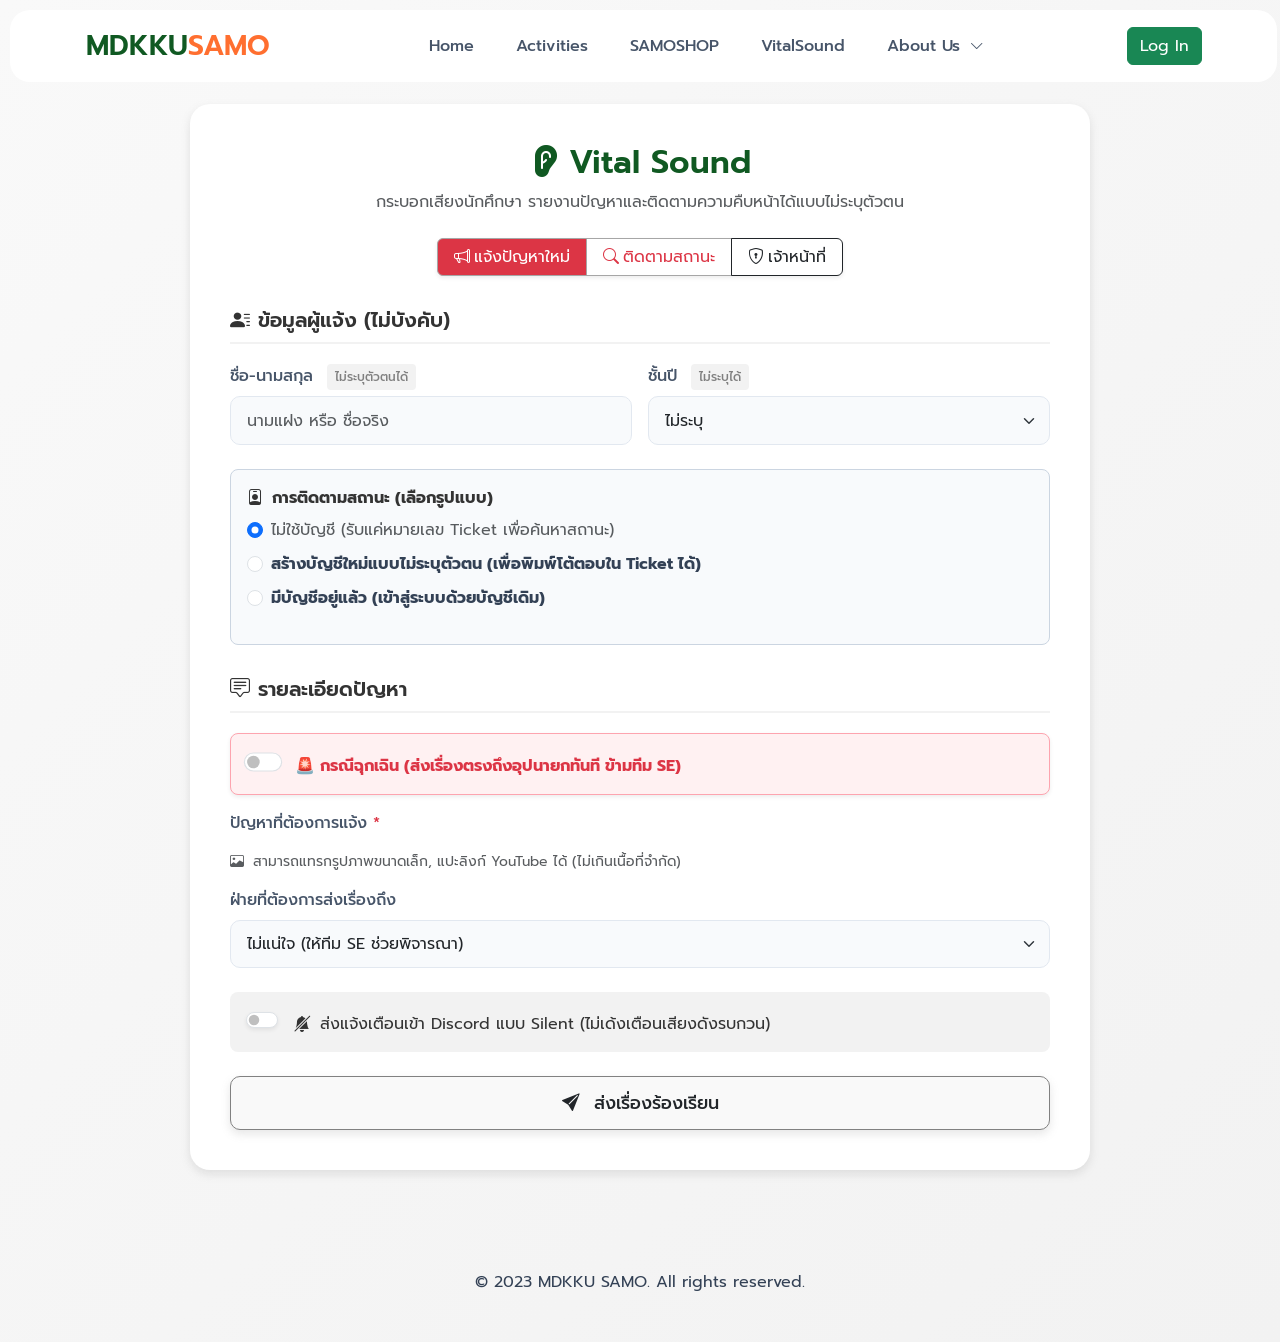
==== vitalsound.html @ 7496d8ae "Initial commit" ====
<!doctype html>
<html lang="th">
    
<head>
    <meta charset="UTF-8" />
    <meta name="viewport" content="width=device-width, initial-scale=1" />
    <title>MDKKU SAMO - Portal</title>

     <!-- Bootstrap & Fonts -->
    <link href="https://cdn.jsdelivr.net/npm/bootstrap@5.3.3/dist/css/bootstrap.min.css" rel="stylesheet" />
    <link href="https://fonts.googleapis.com/css2?family=Prompt:wght@300;400;500;600;700&display=swap" rel="stylesheet" />
    <link href="https://cdn.jsdelivr.net/npm/bootstrap-icons@1.10.5/font/bootstrap-icons.css" rel="stylesheet" />
    <link rel="stylesheet" href="css/style.css">

    <!-- Quill (For Rich Text Editors) -->
     <link href="https://cdn.quilljs.com/1.3.6/quill.snow.css" rel="stylesheet" />
     <script src="https://cdn.quilljs.com/1.3.6/quill.js"></script>

    <!-- Google Identity Services -->
     <script src="https://accounts.google.com/gsi/client" async defer></script>
</head>

<body>
    <nav class="navbar navbar-expand-lg samo-navbar">
        <div class="container">
        <!-- Logo -->
            <a class="navbar-brand brand-fixed" href="index.html">
                <span class="brand-mdkku h3 mb-0">MDKKU</span><span class="brand-samo h3 mb-0">SAMO</span>
            </a>
            <!-- Hamburger -->
            <button class="navbar-toggler" type="button" data-bs-toggle="offcanvas" data-bs-target="#mobileMenu">
            <span class="navbar-toggler-icon"></span>
            </button>
            <!-- Desktop Menu -->
            <div class="collapse navbar-collapse">
                <ul class="nav nav-pills nav-center">
                    <li class="nav-item">
                        <a class="nav-link" href="index.html">Home</a>
                    </li>
                    <li class="nav-item">
                        <a class="nav-link" href="#">Activities</a>
                    </li>
                    <li class="nav-item">
                        <a class="nav-link" href="#">SAMOSHOP</a>
                    </li>
                    <li class="nav-item">
                        <a class="nav-link" href="vitalsound.html">VitalSound</a>
                    </li>
                    <!-- Dropdown -->
                        <li class="nav-item dropdown" id="aboutDropdown">
                        <a class="nav-link" href="#" id="aboutLink">
                            About Us
                            <i class="bi bi-chevron-down ms-1 small"></i>
                        </a>
                        <ul class="dropdown-menu">
                            <li><a class="dropdown-item" href="team.html">Our Team</a></li>
                            <li><a class="dropdown-item" href="#">Our Vision</a></li>
                            <li><a class="dropdown-item" href="#">Our Mission</a></li>
                        </ul>
                    </li>
                </ul>
                <a class="btn btn-success" href="#">Log In</a>
            </div>
        </div>
    </nav>

    <!-- Mobile Sidebar -->
    <div class="offcanvas offcanvas-end" id="mobileMenu">
        <div class="offcanvas-header" style="padding-top: 30px; padding-left: 30px;">
            <h3 style="color: var(--color-green-900);">Menu</h3>
            <button class="btn-close" data-bs-dismiss="offcanvas"></button>
        </div>
        <div class="divider"></div>
        <div class="offcanvas-body">
            <ul class="nav flex-column">
                <li><a class="nav-link" href="index.html">Home</a></li>
                <li><a class="nav-link" href="#">Activities</a></li>
                <li><a class="nav-link" href="#">SAMOSHOP</a></li>
                <li><a class="nav-link" href="vitalsound.html">VitalSound</a></li>
                <li>
                    <a class="nav-link" href="about.html">About Us</a>
                    <a class="nav-link ms-3" href="team.html">Our Team</a>
                    <a class="nav-link ms-3" href="#">Our Vision</a>
                    <a class="nav-link ms-3" href="#">Our Mission</a>
                </li>
                <li class="mt-3">
                    <a class="btn btn-custom w-100" href="#">Sign In</a>
                </li>
            </ul>
        </div>
    </div>

    <!-- TAB 5: VITAL SOUND -->
    <div class="form-container" style="max-width: 900px">
      <div class="text-center mb-4">
        <h2 class="page-header text-green-custom">
          <i class="bi bi-ear-fill me-2 text-green-custom"></i>Vital Sound
        </h2>
        <p class="text-muted">
          กระบอกเสียงนักศึกษา
          รายงานปัญหาและติดตามความคืบหน้าได้แบบไม่ระบุตัวตน
        </p>
      </div>

      <!-- Toggle โหมด VS -->
      <div class="d-flex justify-content-center mb-4">
        <div class="btn-group shadow-sm flex-wrap" role="group">
          <input type="radio" class="btn-check" name="vsMode" id="vsModeReport" autocomplete="off" checked
            onchange="toggleVitalSoundMode()" />
          <label class="btn btn-outline-danger px-3" for="vsModeReport" style="border-color: var(--color-gray-500)"><i
              class="bi bi-megaphone me-1"></i>แจ้งปัญหาใหม่</label>
          <input type="radio" class="btn-check" name="vsMode" id="vsModeTrack" autocomplete="off"
            onchange="toggleVitalSoundMode()" />
          <label class="btn btn-outline-danger px-3" for="vsModeTrack" style="border-color: var(--color-gray-500)"><i
              class="bi bi-search me-1"></i>ติดตามสถานะ</label>
          <input type="radio" class="btn-check" name="vsMode" id="vsModeStaff" autocomplete="off"
            onchange="toggleVitalSoundMode()" />
          <label class="btn btn-outline-dark px-3" for="vsModeStaff"><i
              class="bi bi-shield-lock me-1"></i>เจ้าหน้าที่</label>
        </div>
      </div>

      <!-- SECTION 1: REPORT PROBLEM FORM -->
      <div id="vsReportSection">
        <div id="reportAlertBox" class="alert alert-danger d-none shadow-sm fw-bold"></div>
        <form id="vitalSoundForm">
          <h4 class="section-title text-gray-custom"><i class="bi bi-person-lines-fill me-2"></i>ข้อมูลผู้แจ้ง (ไม่บังคับ)</h4>
          <div class="row g-3 mb-4">
            <div class="col-md-6">
              <label class="form-label">ชื่อ-นามสกุล <span class="badge-info-custom">ไม่ระบุตัวตนได้</span></label>
              <input type="text" name="vsName" class="form-control" placeholder="นามแฝง หรือ ชื่อจริง" />
            </div>
            <div class="col-md-6">
              <label class="form-label">ชั้นปี <span class="badge-info-custom">ไม่ระบุได้</span></label>
              <select name="vsYear" class="form-select">
                <option value="" selected>ไม่ระบุ</option>
                <option value="1">ปี 1</option>
                <option value="2">ปี 2</option>
                <option value="3">ปี 3</option>
                <option value="4">ปี 4</option>
                <option value="5">ปี 5</option>
                <option value="6">ปี 6</option>
              </select>
            </div>
          </div>

          <!-- การยืนยันตัวตนสำหรับ Vital Sound -->
          <div class="p-3 mb-4 rounded-3" style="background-color: #f8fafc; border: 1px solid #cbd5e1">
            <label class="form-label fw-bold text-gray-custom mb-2"><i class="bi bi-person-badge me-1"></i>
              การติดตามสถานะ (เลือกรูปแบบ)</label>
            <div class="d-flex flex-column gap-2 mb-3">
              <div class="form-check">
                <input class="form-check-input" type="radio" name="vsAccountMode" id="vsAccGuest" value="guest"
                  checked onchange="toggleVsAccountFields()" style="cursor: pointer" />
                <label class="form-check-label text-muted" for="vsAccGuest" style="cursor: pointer">ไม่ใช้บัญชี
                  (รับแค่หมายเลข Ticket เพื่อค้นหาสถานะ)</label>
              </div>
              <div class="form-check">
                <input class="form-check-input" type="radio" name="vsAccountMode" id="vsAccCreate" value="create"
                  onchange="toggleVsAccountFields()" style="cursor: pointer" />
                <label class="form-check-label fw-bold" for="vsAccCreate"
                  style="cursor: pointer">สร้างบัญชีใหม่แบบไม่ระบุตัวตน (เพื่อพิมพ์โต้ตอบใน Ticket ได้)</label>
              </div>
              <div class="form-check">
                <input class="form-check-input" type="radio" name="vsAccountMode" id="vsAccLogin" value="login"
                  onchange="toggleVsAccountFields()" style="cursor: pointer" />
                <label class="form-check-label fw-bold" for="vsAccLogin" style="cursor: pointer">มีบัญชีอยู่แล้ว
                  (เข้าสู่ระบบด้วยบัญชีเดิม)</label>
              </div>
            </div>

            <div id="vsAccountFields" class="row g-3 d-none p-3 rounded"
              style="background-color: #ffffff; border: 1px dashed var(--color-gray-300)">
              <div class="col-md-5">
                <label class="form-label text-gray-custom fw-bold">Username (นามแฝง) <span
                    class="text-danger">*</span></label>
                <input type="text" id="vsUsername" name="vsUsername" class="form-control"
                  placeholder="ชื่อผู้ใช้งาน" />
              </div>
              <div class="col-md-4">
                <label class="form-label text-gray-custom fw-bold">Password <span
                    class="text-danger">*</span></label>
                <input type="password" id="vsPassword" name="vsPassword" class="form-control"
                  placeholder="รหัสผ่าน" />
              </div>
              <div class="col-md-3 d-flex align-items-end">
                <button type="button" id="btnVerifyAccount" class="btn btn-outline-danger w-100"
                  onclick="verifyAccount()">ตรวจสอบบัญชี</button>
              </div>
              <div class="col-12 text-success d-none fw-bold small mt-2" id="verifySuccessText">
                <i class="bi bi-check-circle-fill"></i> บัญชีพร้อมใช้งาน! สามารถกรอกปัญหาและส่งเรื่องได้เลย
              </div>
              <div class="col-12 text-danger d-none fw-bold small mt-2" id="verifyFailText"></div>
            </div>
          </div>

          <h4 class="section-title text-gray-custom"><i class="bi bi-chat-square-text me-2"></i>รายละเอียดปัญหา</h4>
          <div class="form-check form-switch mb-3 p-3 rounded-3 shadow-sm"
            style="background-color: #fff1f2; border: 1.5px solid #fda4af">
            <input class="form-check-input ms-0 me-3" type="checkbox" id="vsEmergency" name="vsEmergency"
              value="true" onchange="toggleEmergency()" style="cursor: pointer; transform: scale(1.2)" />
            <label class="form-check-label fw-bold text-danger mt-1" for="vsEmergency" style="cursor: pointer">🚨
              กรณีฉุกเฉิน (ส่งเรื่องตรงถึงอุปนายกทันที ข้ามทีม SE)</label>
          </div>

          <div class="mb-3">
            <label class="form-label">ปัญหาที่ต้องการแจ้ง <span class="text-danger">*</span></label>
            <div class="caption-editor-shell shadow-sm">
              <div id="vsQuillEditor"></div>
            </div>
            <small class="text-muted mt-2 d-block"><i class="bi bi-image me-1"></i> สามารถแทรกรูปภาพขนาดเล็ก,
              แปะลิงก์ YouTube ได้ (ไม่เกินเนื้อที่จำกัด)</small>
          </div>

          <div class="mb-4">
            <label class="form-label">ฝ่ายที่ต้องการส่งเรื่องถึง <span class="text-danger" id="reqDeptStar"
                style="display: none">* (จำเป็นต้องระบุ)</span></label>
            <select name="vsDepartment" id="vsDepartment" class="form-select">
              <option value="SE" selected>ไม่แน่ใจ (ให้ทีม SE ช่วยพิจารณา)</option>
              <option value="อุปนายกฝ่ายบริหารองค์กร">อุปนายกฝ่ายบริหารองค์กร</option>
              <option value="อุปนายกฝ่ายดิจิทัลและสื่อสารองค์กร">อุปนายกฝ่ายดิจิทัลและสื่อสารองค์กร</option>
              <option value="อุปนายกฝ่ายกิจการภายใน">อุปนายกฝ่ายกิจการภายใน</option>
              <option value="อุปนายกฝ่ายกิจการภายนอก">อุปนายกฝ่ายกิจการภายนอก</option>
              <option value="อุปนายกฝ่ายกิจการมหาวิทยาลัย">อุปนายกฝ่ายกิจการมหาวิทยาลัย</option>
              <option value="อุปนายกฝ่ายวิชาการ">อุปนายกฝ่ายวิชาการ</option>
              <option value="อุปนายกฝ่ายยุทธศาสตร์และพัฒนาองค์กร">อุปนายกฝ่ายยุทธศาสตร์และพัฒนาองค์กร</option>
              <option value="อุปนายกฝ่ายคุณภาพชีวิตและสิ่งแวดล้อม">อุปนายกฝ่ายคุณภาพชีวิตและสิ่งแวดล้อม</option>
              <option value="อุปนายกฝ่ายเวชนิทัศน์">อุปนายกฝ่ายเวชนิทัศน์</option>
              <option value="อุปนายกฝ่ายรังสีเทคนิค">อุปนายกฝ่ายรังสีเทคนิค</option>
            </select>
          </div>

          <div class="form-check form-switch mb-4 p-3 rounded-3" style="background-color: var(--color-gray-100)">
            <input class="form-check-input ms-0 me-3 shadow-sm" type="checkbox" id="vsSilentNotify"
              name="vsSilentNotify" value="true" style="cursor: pointer" />
            <label class="form-check-label text-secondary mt-1" for="vsSilentNotify"
              style="cursor: pointer; color: var(--color-gray-900) !important">
              <i class="bi bi-bell-slash-fill me-1"></i> ส่งแจ้งเตือนเข้า Discord แบบ Silent
              (ไม่เด้งเตือนเสียงดังรบกวน)
            </label>
          </div>

          <button type="submit" class="btn btn-submit w-100"><i class="bi bi-send-fill me-2"></i>
            ส่งเรื่องร้องเรียน</button>
        </form>
      </div>

      <!-- SECTION 2: TRACK PROGRESS DASHBOARD -->
      <div id="vsTrackSection" class="d-none">
        <div id="vsLoginBox" class="card p-4 mx-auto mb-4"
          style="max-width: 500px; border-color: var(--color-gray-200); background-color: var(--color-gray-50);">
          <ul class="nav nav-tabs nav-fill mb-3" id="trackTab" role="tablist">
            <li class="nav-item" role="presentation"><button class="nav-link active" id="tab-guest-track"
                data-bs-toggle="tab" data-bs-target="#content-guest-track" type="button" role="tab"
                style="color: var(--color-gray-700); font-weight: bold">ค้นหาด้วย Ticket ID</button></li>
            <li class="nav-item" role="presentation"><button class="nav-link" id="tab-user-login"
                data-bs-toggle="tab" data-bs-target="#content-user-login" type="button" role="tab"
                style="color: var(--color-gray-700); font-weight: bold">เข้าสู่ระบบด้วยบัญชี</button></li>
          </ul>

          <div id="trackAlert" class="alert alert-danger d-none small py-2"></div>
          <div class="tab-content" id="trackTabContent">
            <div class="tab-pane fade show active" id="content-guest-track" role="tabpanel">
              <div class="mb-3">
                <label class="form-label">หมายเลข Ticket</label>
                <input type="text" id="trackTicketId" class="form-control" placeholder="VS-XXXXXXXX-XXXX" />
              </div>
              <button type="button" id="btnTrackGuest" class="btn btn-submit w-100"
                onclick="trackWithTicketId()">ค้นหาสถานะ</button>
            </div>
            <div class="tab-pane fade" id="content-user-login" role="tabpanel">
              <div class="mb-3">
                <label class="form-label">Username</label>
                <input type="text" id="trackUsername" class="form-control" placeholder="Username นิรนามของคุณ" />
              </div>
              <div class="mb-3">
                <label class="form-label">Password</label>
                <input type="password" id="trackPassword" class="form-control" placeholder="รหัสผ่าน" />
              </div>
              <button type="button" id="btnTrackLogin" class="btn btn-submit w-100"
                onclick="loginToViewHistory()">เข้าสู่ระบบ</button>
            </div>
          </div>
        </div>

        <div id="vsUserHistoryBox" class="d-none">
          <div class="d-flex justify-content-between align-items-center mb-3">
            <h5 class="fw-bold mb-0 text-grey-custom"><i
                class="bi bi-card-checklist me-2"></i>ประวัติการแจ้งปัญหาของคุณ</h5>
            <div>
              <button class="btn btn-outline-primary btn-sm me-2" onclick="loginToViewHistory()"><i
                  class="bi bi-arrow-clockwise"></i> รีเฟรช</button>
              <button class="btn btn-outline-secondary btn-sm" onclick="logoutTrack()">ออกจากระบบ</button>
            </div>
          </div>
          <div class="row g-3" id="userHistoryList"></div>
        </div>

        <div id="vsDashboardBox" class="d-none">
          <div class="d-flex justify-content-between align-items-center mb-3 flex-wrap gap-2">
            <h5 class="fw-bold mb-0" id="dashTicketId">Ticket #</h5>
            <span id="dashStatusBadge"
              class="badge bg-warning text-dark fs-6 rounded-pill px-3 py-2 shadow-sm">Status</span>
          </div>
          <div class="card mb-4 border-0 shadow-sm">
            <div class="card-body bg-light rounded" style="max-height: 400px; overflow-y: auto">
              <p class="mb-1 text-muted small"><strong id="dashTicketDate">วันที่แจ้ง:</strong></p>
              <div id="dashTicketProblem" style="font-family: 'Prompt', sans-serif">รายละเอียดปัญหา</div>
            </div>
          </div>
          <h5 class="section-title mt-0"><i class="bi bi-clock-history me-2"></i>Timeline & Remarks</h5>
          <div id="dashTimeline" class="border-start border-2 ms-3 ps-4 position-relative"
            style="border-color: var(--color-gray-200) !important"></div>

          <div id="userRemarkBox" class="mt-4 p-3 rounded d-none" style="background-color: var(--color-gray-50)">
            <label class="form-label fw-bold text-gray-custom">เพิ่มข้อความ (Remark) ถึงทีมงาน</label>
            <textarea id="userRemarkInput" class="form-control mb-2" rows="2"
              placeholder="สอบถามความคืบหน้าเพิ่มเติม..."></textarea>
            <button class="btn btn-sm btn-outline-danger" onclick="submitUserRemark()">ส่งข้อความ</button>
          </div>
          <button class="btn btn-outline-secondary w-100 mt-4" id="btnBackToHistory"
            onclick="logoutTrack()">กลับหน้าแรก</button>
        </div>
      </div>

      <!-- SECTION 3: STAFF DASHBOARD (SE & VP) -->
      <div id="vsStaffSection" class="d-none">
        <div id="staffLoginBox" class="card p-4 mx-auto mb-4"
          style="max-width: 500px; background-color: #f8fafc; border-color: #cbd5e1">
          <h5 class="fw-bold text-center mb-3">เข้าสู่ระบบสำหรับเจ้าหน้าที่ (Vital Sound)</h5>
          <div class="mb-3">
            <label class="form-label">Username</label>
            <input type="text" id="staffUsername" class="form-control" placeholder="Username (samomdkku69)" />
          </div>
          <div class="mb-3">
            <label class="form-label">Password</label>
            <input type="password" id="staffPassword" class="form-control" placeholder="รหัสผ่าน" />
          </div>
          <!-- เพิ่ม Checkbox จดจำฉัน -->
          <div class="form-check mb-3">
            <input class="form-check-input" type="checkbox" id="staffRemember" checked>
            <label class="form-check-label small text-muted" for="staffRemember">จดจำฉัน (Remember Me)</label>
          </div>
          <div class="mb-3">
            <label class="form-label">เลือกบทบาท (Role)</label>
            <select id="staffRole" class="form-select">
              <option value="SE">Student Engagement (SE)</option>
              <option value="อุปนายกฝ่ายบริหารองค์กร">อุปนายกฝ่ายบริหารองค์กร</option>
              <option value="อุปนายกฝ่ายดิจิทัลและสื่อสารองค์กร">อุปนายกฝ่ายดิจิทัลและสื่อสารองค์กร</option>
              <option value="อุปนายกฝ่ายกิจการภายใน">อุปนายกฝ่ายกิจการภายใน</option>
              <option value="อุปนายกฝ่ายกิจการภายนอก">อุปนายกฝ่ายกิจการภายนอก</option>
              <option value="อุปนายกฝ่ายกิจการมหาวิทยาลัย">อุปนายกฝ่ายกิจการมหาวิทยาลัย</option>
              <option value="อุปนายกฝ่ายวิชาการ">อุปนายกฝ่ายวิชาการ</option>
              <option value="อุปนายกฝ่ายยุทธศาสตร์และพัฒนาองค์กร">อุปนายกฝ่ายยุทธศาสตร์และพัฒนาองค์กร</option>
              <option value="อุปนายกฝ่ายคุณภาพชีวิตและสิ่งแวดล้อม">อุปนายกฝ่ายคุณภาพชีวิตและสิ่งแวดล้อม</option>
              <option value="อุปนายกฝ่ายเวชนิทัศน์">อุปนายกฝ่ายเวชนิทัศน์</option>
              <option value="อุปนายกฝ่ายรังสีเทคนิค">อุปนายกฝ่ายรังสีเทคนิค</option>
            </select>
          </div>
          <div id="staffLoginAlert" class="alert alert-danger d-none mb-3 text-center small"></div>
          <button type="button" id="btnStaffLogin" class="btn btn-dark w-100"
            onclick="loginStaff()">เข้าสู่ระบบ</button>
        </div>

        <div id="staffDashboardBox" class="d-none">
          <div class="d-flex justify-content-between align-items-center mb-3">
            <div>
              <h4 class="mb-0 fw-bold text-grey-custom" id="staffTitle">Dashboard</h4>
              <small class="text-muted">คลิกที่การ์ดเพื่อจัดการสถานะปัญหา</small>
            </div>
            <div>
              <button class="btn btn-outline-primary btn-sm me-2" onclick="fetchStaffTickets()"><i
                  class="bi bi-arrow-clockwise"></i> รีเฟรช</button>
              <button class="btn btn-outline-secondary btn-sm" onclick="logoutStaff()">ออกจากระบบ</button>
            </div>
          </div>
          <div class="text-center my-3 d-none" id="staffLoading">
            <div class="spinner-border text-grey-custom" role="status"></div>
          </div>
          <div id="staffTicketList" class="row g-3"></div>
        </div>
      </div>    
    </div>
  </div>
  
  <div style="height: 100px;"></div>

  <div class="container">
    <p class="text-center">© 2023 MDKKU SAMO. All rights reserved.</p>
  </div>
    
  <script src="https://cdn.jsdelivr.net/npm/bootstrap@5.3.3/dist/js/bootstrap.bundle.min.js"></script>
  <script src="js/main.js"></script>
    
</body>

</html>


  <!-- QUILL.JS CONFIGURATION SETUP -->
  <script>
    const Size = Quill.import("attributors/style/size");
    Size.whitelist = ["10px", "12px", "13px", "14px", "15px", "16px", "18px", "20px", "24px", "32px"];
    Quill.register(Size, true);

    const customToolbar = [
      [{ size: ["10px", "12px", "13px", "14px", "15px", "16px", "18px", "20px", "24px", "32px"] }],
      [{ align: [] }],
      ["bold", "italic", "underline", "strike"],
      [{ color: [] }, { background: [] }],
      [{ list: "ordered" }, { list: "bullet" }],
      ["link", "image", "video"],
      ["clean"],
    ];
  </script>

  <!-- MAIN SCRIPT CONFIG -->
  <script>
    // ⚠️ ใส่ URL GOOGLE APPS SCRIPT ของระบบ ⚠️
    const GAS_API_URL = "https://script.google.com/macros/s/AKfycbw1iHE4ALCO6J7jPTFyiJx5B_9n7Dh7j67ksuWOQW40qkSikBGtVJR3aDPKWYOkm1BX/exec";
    const GAS_VITAL_SOUND_URL = "https://script.google.com/macros/s/AKfycbzOd7Yp1AHkCL8gApEoZcfVQzP1m6mpQyCLlvNIYaJGTFnH7HqnuIdJTT9JBWw9c0uR/exec";

    // -----------------------------------------------------
    // UTILITY FUNCTIONS
    // -----------------------------------------------------
    function formatThaiDate(dateVal) {
      if (!dateVal) return "-";
      if (typeof dateVal === "string" && dateVal.includes("/")) return dateVal;
      try {
        const d = new Date(dateVal);
        if (isNaN(d.getTime())) return String(dateVal);
        const pad = (n) => n.toString().padStart(2, "0");
        return `${pad(d.getDate())}/${pad(d.getMonth() + 1)}/${d.getFullYear()} ${pad(d.getHours())}:${pad(d.getMinutes())}:${pad(d.getSeconds())}`;
      } catch (e) {
        return String(dateVal);
      }
    }
        function renderTimeline(containerId, remarks, ticketDate) {
      const container = document.getElementById(containerId);
      container.innerHTML = "";

      container.insertAdjacentHTML("beforeend", `
          <div class="mb-4 position-relative">
            <span class="position-absolute top-0 start-0 translate-middle p-2 bg-grey-custom border border-light rounded-circle" style="left:-1.5rem!important; background-color:var(--grey-500)!important;"></span>
            <div class="text-muted small">${ticketDate}</div>
            <div class="fw-bold">ระบบ</div>
            <div class="tl-log rounded p-2 mt-1 small">📨 สร้าง Ticket เรียบร้อย — รอผู้ดูแลรับเรื่อง</div>
          </div>
        `);

      if (!remarks || remarks.length === 0) return;

      remarks.forEach((rem) => {
        const isUser = rem.by === "ผู้แจ้งปัญหา" || rem.by === "User" || rem.by === "ผู้ส่งงาน";
        const isLog = rem.type === "log";

        let dotColor = isLog ? "#94a3b8" : isUser ? "#22c55e" : "#3b82f6";
        let boxClass = isLog ? "tl-log" : isUser ? "tl-remark-user" : "tl-remark-staff";
        let icon = isLog ? "🔧" : isUser ? "💬" : "📝";
        let label = isLog ? `<span class="badge bg-secondary fw-normal">${rem.by}</span>` : `<span class="fw-bold">${rem.by}</span>`;

        container.insertAdjacentHTML("beforeend", `
            <div class="mb-4 position-relative">
              <span class="position-absolute top-0 start-0 translate-middle p-2 border border-light rounded-circle" style="left:-1.5rem!important; background-color:${dotColor}!important;"></span>
              <div class="text-muted small">${rem.time}</div>
              <div>${label}</div>
              <div class="${boxClass} rounded p-2 mt-1 small">${icon} ${rem.text}</div>
            </div>
          `);
      });
    }
  
  // -----------------------------------------------------
    // VITAL SOUND (VS) LOGIC
    // -----------------------------------------------------
    let staffTicketsCache = [];
    let currentActiveTicketId = null;
    let currentStaffRole = null;
    let canUserReply = false;
    let isAccountVerified = false;
    let loggedInUserTickets = [];

    const vsQuill = new Quill("#vsQuillEditor", {
      theme: "snow",
      placeholder: "อธิบายปัญหา หรือข้อเสนอแนะที่นี่... (รองรับการแนบภาพ/ลิงก์)",
      modules: { toolbar: customToolbar },
    });

    function toggleVitalSoundMode() {
      const isReport = document.getElementById("vsModeReport").checked;
      const isTrack = document.getElementById("vsModeTrack").checked;
      const isStaff = document.getElementById("vsModeStaff").checked;
      document.getElementById("vsReportSection").classList.toggle("d-none", !isReport);
      document.getElementById("vsTrackSection").classList.toggle("d-none", !isTrack);
      document.getElementById("vsStaffSection").classList.toggle("d-none", !isStaff);
    }

    function toggleVsAccountFields() {
      isAccountVerified = false;
      document.getElementById("vsUsername").disabled = false;
      document.getElementById("vsPassword").disabled = false;
      document.getElementById("verifySuccessText").classList.add("d-none");
      document.getElementById("verifyFailText").classList.add("d-none");

      const accMode = document.querySelector('input[name="vsAccountMode"]:checked').value;
      const fieldsBox = document.getElementById("vsAccountFields");
      const btnVerify = document.getElementById("btnVerifyAccount");

      if (accMode === "create" || accMode === "login") {
        fieldsBox.classList.remove("d-none");
        btnVerify.disabled = false;
        btnVerify.className = "btn btn-outline-danger w-100";
        btnVerify.innerHTML = accMode === "create" ? "สร้างบัญชี" : "ตรวจสอบบัญชี";
      } else {
        fieldsBox.classList.add("d-none");
        isAccountVerified = true;
      }
    }

    async function verifyAccount() {
      const accMode = document.querySelector('input[name="vsAccountMode"]:checked').value;
      const user = document.getElementById("vsUsername").value.trim();
      const pass = document.getElementById("vsPassword").value.trim();
      const btn = document.getElementById("btnVerifyAccount");
      const failText = document.getElementById("verifyFailText");
      const successText = document.getElementById("verifySuccessText");

      failText.classList.add("d-none");
      successText.classList.add("d-none");

      if (!user || !pass) { failText.innerText = "กรุณากรอก Username และ Password ให้ครบถ้วน"; failText.classList.remove("d-none"); return; }
      btn.disabled = true; btn.innerHTML = '<span class="spinner-border spinner-border-sm"></span>';

      try {
        const res = await fetch(GAS_VITAL_SOUND_URL, { method: "POST", headers: { "Content-Type": "text/plain;charset=utf-8" }, body: JSON.stringify({ action: "verifyAccount", mode: accMode, username: user, password: pass }) });
        const result = await res.json();
        if (result.success) {
          isAccountVerified = true;
          document.getElementById("vsUsername").disabled = true;
          document.getElementById("vsPassword").disabled = true;
          btn.innerHTML = '<i class="bi bi-check-lg"></i> ตรวจสอบผ่าน';
          btn.classList.replace("btn-outline-danger", "btn-success");
          successText.classList.remove("d-none");
        } else {
          failText.innerHTML = `<i class="bi bi-x-circle-fill"></i> ${result.message}`;
          failText.classList.remove("d-none");
          btn.disabled = false;
          btn.innerText = accMode === "create" ? "สร้างบัญชี" : "ตรวจสอบบัญชี";
        }
      } catch (e) {
        failText.innerText = "การเชื่อมต่อล้มเหลว กรุณาลองใหม่";
        failText.classList.remove("d-none");
        btn.disabled = false;
        btn.innerText = accMode === "create" ? "สร้างบัญชี" : "ตรวจสอบบัญชี";
      }
    }

    function toggleEmergency() {
      const isEmergency = document.getElementById("vsEmergency").checked;
      const deptSelect = document.getElementById("vsDepartment");
      const seOption = deptSelect.querySelector('option[value="SE"]');
      if (isEmergency) {
        seOption.disabled = true;
        if (deptSelect.value === "SE") deptSelect.value = "อุปนายกฝ่ายบริหารองค์กร";
        document.getElementById("reqDeptStar").style.display = "inline";
      } else {
        seOption.disabled = false;
        document.getElementById("reqDeptStar").style.display = "none";
      }
    }

    document.getElementById("vitalSoundForm").addEventListener("submit", async function (e) {
      e.preventDefault();
      const btn = this.querySelector('button[type="submit"]');
      const ogText = btn.innerHTML;
      const alertBox = document.getElementById("reportAlertBox");
      alertBox.classList.add("d-none");

      const accMode = document.querySelector('input[name="vsAccountMode"]:checked').value;
      if ((accMode === "create" || accMode === "login") && !isAccountVerified) {
        alertBox.innerHTML = '<i class="bi bi-exclamation-circle-fill me-1"></i> กรุณากดปุ่มเพื่อยืนยันบัญชีให้เรียบร้อยก่อนกดยืนยันส่งปัญหา';
        alertBox.classList.remove("d-none"); window.scrollTo({ top: 0, behavior: "smooth" }); return;
      }

      const contentHtml = vsQuill.root.innerHTML;
      const contentText = vsQuill.getText().trim();
      if (contentText.length === 0) {
        alertBox.innerHTML = '<i class="bi bi-exclamation-circle-fill me-1"></i> กรุณาระบุรายละเอียดปัญหาในกล่องข้อความ';
        alertBox.classList.remove("d-none"); window.scrollTo({ top: 0, behavior: "smooth" }); return;
      }

      btn.innerHTML = '<span class="spinner-border spinner-border-sm me-2"></span>กำลังส่งข้อมูล...';
      btn.disabled = true;

      const formData = new FormData(this);
      const payload = {
        action: "submitVitalSound", vsName: formData.get("vsName"), vsYear: formData.get("vsYear"),
        vsAccountMode: accMode, vsUsername: document.getElementById("vsUsername").value.trim(), vsPassword: document.getElementById("vsPassword").value.trim(),
        vsProblem: contentHtml, vsDepartment: formData.get("vsDepartment"), vsEmergency: formData.get("vsEmergency") === "true",
        vsSilentNotify: formData.get("vsSilentNotify") === "true",
      };
      try {
        const res = await fetch(GAS_VITAL_SOUND_URL, { method: "POST", headers: { "Content-Type": "text/plain;charset=utf-8" }, body: JSON.stringify(payload) });
        const result = await res.json();
        if (result.success) {
          if (accMode === "guest") { alert(`✅ ส่งข้อมูลสำเร็จ!\n\nโปรดบันทึกหมายเลขนี้ไว้ติดตามสถานะ:\n${result.ticketId}\n\n* หากลืมจะไม่สามารถกลับมาดูสถานะได้`); }
          else { alert(`✅ สำเร็จ! ${result.message}`); }
          this.reset(); vsQuill.setText("");
          document.getElementById("vsAccGuest").checked = true;
          toggleVsAccountFields(); toggleEmergency();
        } else { alertBox.innerHTML = `<i class="bi bi-x-circle-fill me-1"></i> ${result.message}`; alertBox.classList.remove("d-none"); }
      } catch (error) { alertBox.innerHTML = `<i class="bi bi-wifi-off me-1"></i> ไม่สามารถเชื่อมต่อเซิร์ฟเวอร์ได้`; alertBox.classList.remove("d-none"); }
      finally { btn.innerHTML = ogText; btn.disabled = false; window.scrollTo({ top: 0, behavior: "smooth" }); }
    });

    async function trackWithTicketId() {
      const tId = document.getElementById("trackTicketId").value.trim();
      const alertBox = document.getElementById("trackAlert");
      const btn = document.getElementById("btnTrackGuest");
      if (!tId) { alertBox.classList.remove("d-none"); alertBox.innerText = "กรุณากรอก Ticket ID"; return; }

      btn.disabled = true; btn.innerHTML = '<span class="spinner-border spinner-border-sm me-2"></span>กำลังค้นหา...'; alertBox.classList.add("d-none");
      try {
        const res = await fetch(GAS_VITAL_SOUND_URL, { method: "POST", headers: { "Content-Type": "text/plain;charset=utf-8" }, body: JSON.stringify({ action: "trackVitalSound", ticketId: tId }) });
        const result = await res.json();
        if (result.success) {
          currentActiveTicketId = result.ticket.id;
          canUserReply = false;
          renderUserDashboard(result.ticket);
          document.getElementById("vsLoginBox").classList.add("d-none");
          document.getElementById("vsDashboardBox").classList.remove("d-none");
          const btnBack = document.getElementById("btnBackToHistory");
          btnBack.innerText = "กลับหน้าค้นหา"; btnBack.onclick = logoutTrack;
        } else { alertBox.classList.remove("d-none"); alertBox.innerText = result.message; }
      } catch (e) { alertBox.classList.remove("d-none"); alertBox.innerText = "เกิดข้อผิดพลาดในการเชื่อมต่อเครือข่าย"; }
      finally { btn.disabled = false; btn.innerHTML = "ค้นหาสถานะ"; }
    }

    async function loginToViewHistory() {
      const user = document.getElementById("trackUsername").value.trim();
      const pass = document.getElementById("trackPassword").value.trim();
      const alertBox = document.getElementById("trackAlert");
      const btn = document.getElementById("btnTrackLogin");
      if (!user || !pass) { alertBox.classList.remove("d-none"); alertBox.innerText = "กรุณากรอก Username และ Password"; return; }

      btn.disabled = true; btn.innerHTML = '<span class="spinner-border spinner-border-sm me-2"></span>กำลังเข้าสู่ระบบ...'; alertBox.classList.add("d-none");
      try {
        const res = await fetch(GAS_VITAL_SOUND_URL, { method: "POST", headers: { "Content-Type": "text/plain;charset=utf-8" }, body: JSON.stringify({ action: "getUserHistory", username: user, password: pass }) });
        const result = await res.json();
        if (result.success) {
          loggedInUserTickets = result.tickets;
          renderUserHistoryList();
          document.getElementById("vsLoginBox").classList.add("d-none");
          document.getElementById("vsDashboardBox").classList.add("d-none");
          document.getElementById("vsUserHistoryBox").classList.remove("d-none");
        } else { alertBox.classList.remove("d-none"); alertBox.innerText = result.message; }
      } catch (e) { alertBox.classList.remove("d-none"); alertBox.innerText = "เกิดข้อผิดพลาดในการเชื่อมต่อเครือข่าย"; }
      finally { btn.disabled = false; btn.innerHTML = "เข้าสู่ระบบ"; }
    }

    function renderUserHistoryList() {
      const listContainer = document.getElementById("userHistoryList");
      listContainer.innerHTML = "";
      if (loggedInUserTickets.length === 0) { listContainer.innerHTML = '<div class="col-12 text-center text-muted mt-4">คุณยังไม่มีประวัติการแจ้งปัญหาในระบบ</div>'; return; }

      loggedInUserTickets.forEach((t) => {
        let badgeColor = t.status.includes("เสร็จสิ้น") ? "success" : t.status.includes("รอ") ? "warning text-dark" : "primary";
        if (t.status.includes("ด่วน") || t.status.includes("ปฏิเสธ")) badgeColor = "danger";
        let strippedProblem = t.problem.replace(/<[^>]+>/g, " ");

        listContainer.insertAdjacentHTML("beforeend", `
            <div class="col-md-6">
              <div class="card shadow-sm border-0 h-100" style="cursor: pointer;" onclick="openTicketDetail('${t.id}')">
                <div class="card-body">
                  <div class="d-flex justify-content-between mb-2"><span class="fw-bold text-grey-custom">${t.id}</span><span class="badge bg-${badgeColor}">${t.status}</span></div>
                  <p class="small text-muted mb-1"><i class="bi bi-clock"></i> ${t.date}</p>
                  <p class="card-text small text-truncate">${strippedProblem}</p>
                </div>
              </div>
            </div>
          `);
      });
    }

    function openTicketDetail(ticketId) {
      const ticket = loggedInUserTickets.find((t) => t.id === ticketId);
      if (ticket) {
        currentActiveTicketId = ticket.id; canUserReply = true;
        renderUserDashboard(ticket);
        document.getElementById("vsUserHistoryBox").classList.add("d-none");
        document.getElementById("vsDashboardBox").classList.remove("d-none");
        const btnBack = document.getElementById("btnBackToHistory");
        btnBack.innerText = "กลับหน้าประวัติ";
        btnBack.onclick = function () { document.getElementById("vsDashboardBox").classList.add("d-none"); document.getElementById("vsUserHistoryBox").classList.remove("d-none"); };
      }
    }

    function renderUserDashboard(ticket) {
      document.getElementById("dashTicketId").innerText = `Ticket #${ticket.id}`;
      let badgeClass = "bg-secondary";
      if (ticket.status.includes("รอ")) badgeClass = "bg-warning text-dark";
      if (ticket.status.includes("ด่วน")) badgeClass = "bg-danger";
      if (ticket.status.includes("ดำเนินการ") || ticket.status.includes("ติดต่อคณะ")) badgeClass = "bg-primary";
      if (ticket.status.includes("เสร็จสิ้น")) badgeClass = "bg-success";
      if (ticket.status.includes("ปฏิเสธ")) badgeClass = "bg-danger";

      const statusBadge = document.getElementById("dashStatusBadge");
      statusBadge.className = `badge fs-6 rounded-pill px-3 py-2 shadow-sm ${badgeClass}`;
      statusBadge.innerText = ticket.status;

      const formattedDate = formatThaiDate(ticket.date);
      const deptNote = ticket.status.includes("รออุปนายก") ? `${ticket.dept} (รอพิจารณา)` : ticket.dept;
      document.getElementById("dashTicketDate").innerText = `วันที่แจ้ง: ${formattedDate} | ฝ่ายปัจจุบัน: ${deptNote}`;
      document.getElementById("dashTicketProblem").innerHTML = ticket.problem;

      renderTimeline("dashTimeline", ticket.remarks, formattedDate);
      const remarkBox = document.getElementById("userRemarkBox");
      if (canUserReply) remarkBox.classList.remove("d-none"); else remarkBox.classList.add("d-none");
    }

    async function submitUserRemark() {
      const text = document.getElementById("userRemarkInput").value.trim();
      if (!text) return;

      const btn = document.querySelector("#userRemarkBox .btn-outline-danger");
      const ogText = btn.innerHTML;
      btn.innerHTML = "กำลังส่ง..."; btn.disabled = true;

      try {
        const res = await fetch(GAS_VITAL_SOUND_URL, { method: "POST", headers: { "Content-Type": "text/plain;charset=utf-8" }, body: JSON.stringify({ action: "addRemark", ticketId: currentActiveTicketId, role: "User", remark: text }) });
        const result = await res.json();
        if (result.success) { document.getElementById("userRemarkInput").value = ""; loginToViewHistory(); }
      } catch (e) { alert("ส่งข้อความไม่สำเร็จ"); }
      finally { btn.innerHTML = ogText; btn.disabled = false; }
    }

    function logoutTrack() {
      currentActiveTicketId = null; canUserReply = false; loggedInUserTickets = [];
      document.getElementById("vsDashboardBox").classList.add("d-none");
      document.getElementById("vsUserHistoryBox").classList.add("d-none");
      document.getElementById("vsLoginBox").classList.remove("d-none");
      document.getElementById("trackTicketId").value = "";
      document.getElementById("trackUsername").value = "";
      document.getElementById("trackPassword").value = "";
      document.getElementById("trackAlert").classList.add("d-none");
    }

    async function loginStaff() {
      const user = document.getElementById("staffUsername").value.trim();
      const pass = document.getElementById("staffPassword").value.trim();
      const remember = document.getElementById("staffRemember").checked;
      const alertBox = document.getElementById("staffLoginAlert");
      const btn = document.getElementById("btnStaffLogin");

      if (!user || !pass) { alertBox.innerText = "กรุณากรอก Username และ Password"; alertBox.classList.remove("d-none"); return; }
      alertBox.classList.add("d-none"); btn.disabled = true; btn.innerHTML = '<span class="spinner-border spinner-border-sm me-2"></span>กำลังตรวจสอบ...';

      try {
        const res = await fetch(GAS_VITAL_SOUND_URL, { method: "POST", headers: { "Content-Type": "text/plain;charset=utf-8" }, body: JSON.stringify({ action: "verifyStaffLogin", username: user, password: pass }) });
        const result = await res.json();
        if (result.success) {
          currentStaffRole = document.getElementById("staffRole").value;

          // บันทึกรหัสผ่านถ้ากด Remember Me
          if (remember) {
            localStorage.setItem('vsStaffUser', user);
            localStorage.setItem('vsStaffPass', pass);
            localStorage.setItem('vsStaffRole', currentStaffRole);
          } else {
            localStorage.removeItem('vsStaffUser');
            localStorage.removeItem('vsStaffPass');
            localStorage.removeItem('vsStaffRole');
          }

          document.getElementById("staffTitle").innerText = `Dashboard: ${currentStaffRole}`;
          btn.innerHTML = '<span class="spinner-border spinner-border-sm me-2"></span>Loading...';
          await fetchStaffTickets();
          document.getElementById("staffLoginBox").classList.add("d-none");
          document.getElementById("staffDashboardBox").classList.remove("d-none");
        } else { alertBox.innerText = result.message; alertBox.classList.remove("d-none"); }
      } catch (e) { alertBox.innerText = "เกิดข้อผิดพลาดในการเชื่อมต่อเครือข่าย"; alertBox.classList.remove("d-none"); }
      finally { btn.disabled = false; btn.innerHTML = "เข้าสู่ระบบ"; }
    }

    function openStaffModalByIndex(idx) {
      const t = staffTicketsCache[idx];
      if (!t) return;
      openStaffModal(t.id, t.status, t.dept, t.problem, t.date, t.remarks || []);
    }

    function openStaffModal(id, status, dept, problemHTML, date, remarks) {
      currentActiveTicketId = id;
      document.getElementById("staffModalTitle").innerText = id;
      document.getElementById("staffModalCurrentStatus").innerText = `สถานะปัจจุบัน: ${status}`;
      const formattedDate = formatThaiDate(date);
      document.getElementById("staffModalDate").innerText = `วันที่แจ้ง: ${formattedDate} | ฝ่ายที่รับผิดชอบ: ${dept}`;
      document.getElementById("staffModalProblem").innerHTML = problemHTML;
      renderTimeline("staffModalTimeline", remarks, formattedDate);

      document.getElementById("staffActionStatus").value = status;
      document.getElementById("staffActionTransfer").value = dept;
      document.getElementById("staffActionRemark").value = "";
      document.getElementById("staffNotifyTo").value = "";
      document.getElementById("staffSilentNotify").checked = false;
      // บังคับให้ Modal เริ่มต้นที่ Tab รายละเอียดเสมอ
      bootstrap.Tab.getOrCreateInstance(document.getElementById('staff-detail-tab')).show();
      new bootstrap.Modal(document.getElementById("staffManageModal")).show();
    }

    async function fetchStaffTickets() {
      const loading = document.getElementById("staffLoading");
      const list = document.getElementById("staffTicketList");
      loading.classList.remove("d-none"); list.innerHTML = "";

      try {
        const res = await fetch(GAS_VITAL_SOUND_URL, { method: "POST", headers: { "Content-Type": "text/plain;charset=utf-8" }, body: JSON.stringify({ action: "getStaffTickets", role: currentStaffRole }) });
        const result = await res.json();
        loading.classList.add("d-none");

        if (result.success && result.tickets.length > 0) {
          staffTicketsCache = result.tickets;
          result.tickets.forEach((t, idx) => {
            let badgeColor = t.status.includes("เสร็จสิ้น") ? "success" : t.status.includes("รอ") ? "warning text-dark" : "primary";
            if (t.status.includes("ด่วน") || t.status.includes("ปฏิเสธ")) badgeColor = "danger";
            let strippedProblem = t.problem.replace(/<[^>]+>/g, " ");

            list.insertAdjacentHTML("beforeend", `
                <div class="col-md-6">
                  <div class="card shadow-sm border-0 h-100" style="cursor: pointer;" onclick="openStaffModalByIndex(${idx})">
                    <div class="card-body">
                      <div class="d-flex justify-content-between mb-2"><span class="fw-bold text-grey-custom">${t.id}</span><span class="badge bg-${badgeColor}">${t.status}</span></div>
                      <p class="small text-muted mb-1"><i class="bi bi-clock me-1"></i> ${formatThaiDate(t.date)}</p>
                      <p class="small text-muted mb-1"><i class="bi bi-diagram-3"></i> ฝ่าย: ${t.dept}</p>
                      <p class="card-text small text-truncate">${strippedProblem}</p>
                    </div>
                  </div>
                </div>
              `);
          });
        } else {
          staffTicketsCache = []; list.innerHTML = '<div class="col-12 text-center text-muted mt-4">ไม่มี Ticket ที่ต้องจัดการในขณะนี้</div>';
        }
      } catch (e) { loading.classList.add("d-none"); list.innerHTML = '<div class="col-12 text-center text-danger mt-4">เกิดข้อผิดพลาดในการโหลดข้อมูล</div>'; }
    }

    async function submitStaffAction() {
      const newStatus = document.getElementById("staffActionStatus").value;
      const newDept = document.getElementById("staffActionTransfer").value;
      const remark = document.getElementById("staffActionRemark").value.trim();
      const notifyTo = document.getElementById("staffNotifyTo").value;
      const isSilent = document.getElementById("staffSilentNotify").checked;

      const ticket = staffTicketsCache.find((t) => t.id === currentActiveTicketId);
      if (!ticket) return;

      const statusChanged = newStatus && newStatus !== ticket.status;
      const deptChanged = newDept && newDept !== ticket.dept;

      if (!statusChanged && !deptChanged && !remark && !notifyTo) {
        alert("ไม่มีการเปลี่ยนแปลง กรุณาแก้ไขสถานะ โอนย้ายฝ่าย เพิ่ม Remark หรือส่งแจ้งเตือน ก่อนบันทึก"); return;
      }

      const btn = document.querySelector("#staffManageModal .btn-dark");
      btn.disabled = true; btn.innerHTML = "กำลังบันทึก...";

      const payload = {
        action: "updateTicket", ticketId: currentActiveTicketId, role: currentStaffRole,
        newStatus: statusChanged ? newStatus : "", newDept: deptChanged ? newDept : "", remark: remark, notifyTo: notifyTo, isSilent: isSilent
      };

      try {
        const res = await fetch(GAS_VITAL_SOUND_URL, { method: "POST", headers: { "Content-Type": "text/plain;charset=utf-8" }, body: JSON.stringify(payload) });
        const result = await res.json();
        if (result.success) {
          alert("อัปเดตข้อมูลสำเร็จ!");
          bootstrap.Modal.getInstance(document.getElementById("staffManageModal")).hide();
          fetchStaffTickets();
        } else { alert("เกิดข้อผิดพลาด: " + result.message); }
      } catch (e) { alert("เกิดข้อผิดพลาดในการบันทึก"); }
      finally { btn.disabled = false; btn.innerHTML = "บันทึกข้อมูล"; }
    }

    function logoutStaff() {
      currentStaffRole = null;
      document.getElementById("staffDashboardBox").classList.add("d-none");
      document.getElementById("staffLoginBox").classList.remove("d-none");
    }

  </script>
---- css/style.css ----
:root {
  --color-white: #ffffff;
  --color-gray-50: #f9f9f9;
  --color-gray-100: #f2f2f2;
  --color-gray-200: #eeeeee;
  --color-gray-300: #dddddd;
  --color-gray-400: #cbcbcb;
  --color-gray-500: #a6a6a6;
  --color-gray-600: #818181;
  --color-gray-700: #808080;
  --color-gray-900: #333333;
  --color-green-50: #f0fdf4;
  --color-green-900: #105922;
  --color-orange-900: #FF6F30;
}

body {
  background: linear-gradient(135deg, var(--color-gray-50) 0%, var(--color-gray-100) 100%);
  font-family: "Prompt", sans-serif;
  min-height: 100vh;
  color: #334155;
  margin: 0;
  padding-bottom: 2rem;
}

.divider {
  height: 2px;
  background: var(--color-orange-900);
  opacity: 50%;
  align-self: center;
  margin: none;
  width: 90%;
  border-radius: 20px 20px 20px 20px;
}

.samo-navbar {
  position: sticky;
  top: 10px;
  left: 10px;
  width: 99%;
  z-index: 1000;
  background: #ffffff;
  box-shadow: 0 4px 15px rgba(255, 255, 255, 0.05);
  padding: 1rem 2rem;
  border-radius: 20px 20px 20px 20px;
  margin-bottom: 2rem;
}

.brand-fixed {
  display: flex;
  align-items: center;
  gap: 0;
}

/* remove any hidden spacing */
.brand-fixed span {
  margin: 0;
  padding: 0;
  line-height: 1;
}

/* styling */
.brand-mdkku {
  color: var(--color-green-900);
  font-weight: 600;
}

.brand-samo {
  color: var(--color-orange-900);
  font-weight: 600;
}

.nav-center {
  flex: 1;
  justify-content: center;
  gap: 0;
}

.samo-navbar .container {
  align-items: center;
}

.nav-pills .nav-link {
  color: #475569;
  font-weight: 500;
  border-radius: 10px;
  margin: 0 5px;
  transition: all 0.3s ease;
  cursor: pointer;
}

.nav-pills .nav-link:hover {
  background-color: var(--color-green-50);
  color: var(--color-green-900);
}

.nav-pills .nav-link.active {
  transform: scale(0.97);
  background-color: var(--color-green-900);
  color: var(--color-green-50);
  box-shadow: 0 4px 10px rgba(129, 129, 129, 0.2);
}

.offcanvas .nav-link {
  border-radius: 8px;
  color: var(--color-gray-900);
  padding: 10px 14px;
  transition: background-color 0.15s ease, color 0.15s ease;
}

.offcanvas .nav-link:hover {
  background-color: #f1f1f1;
  color: #333;
}

.offcanvas .nav-link:active {
  background-color: #e9e9e9;
}
     
.navbar-toggler {
  border: none !important;
  box-shadow: none !important;
  border-radius: 10px;
  transition: all 0.2s ease;
}

.navbar-toggler:hover {
  background-color: var(--color-gray-50);
  transform: scale(1.05);
}

.navbar-toggler:active {
  background-color: var(--color-gray-100);
  transform: scale(0.98);
}

.navbar-toggler:focus {
  box-shadow: 0 0 0 2px rgba(16, 89, 34, 0.25);
}

@media (min-width: 992px) {
  .nav-item.dropdown:hover .dropdown-menu {
    display: block;
    margin-top: 0;
  }
}

.btn-custom {
  background-color: var(--color-green-900);
  color: white;
  border: none;
  transition: all 0.2s ease;
}

.btn-custom:hover {
  background-color: #0d4a1d; /* darker shade */
  transform: translateY(-1px);
}

.btn-custom:active {
  transform: scale(0.98);
}

.dropdown-menu {
  border-radius: 10px;
  border: none;
  box-shadow: 0 4px 12px rgba(0,0,0,0.1);
  padding: 8px;
}

.dropdown-menu.show {
  display: block;
}

.dropdown-menu .dropdown-item {
  border-radius: 8px;
  padding: 10px 10px;
  margin-bottom: 4px;
}

 .my-box { 
     border: 2px solid #333; /* Adds a border */
     padding: 20px;         /* Space inside the box */
     margin: 15px;          /* Space outside the box */
     background-color: #f4f4f4; /* Light grey background */
     border-radius: 10px;    /* Rounded corners */
     }

 .text-box {
     border: 0px;             /* No border */
     padding: 15px;          /* Space inside the box */
     margin: 10px;           /* Space outside the box */
     background-color: #ffffff; /* White background */
     border-radius: 10px;     /* Rounded corners */
     }

.announcement-slider {
    position: relative;
    margin: 10px;
    height: 180px;
    overflow: hidden;
}

.slide {
    position: absolute;
    width: 100%;
    padding: 2rem;
    background: white;
    border-radius: 10px;
    animation: slideshow 30s infinite;
     box-shadow: 0 4px 15px rgba(255, 255, 255, 0.05);
}

/* Delay each slide */
.slide:nth-child(1) {
    animation-delay: 0s;
}

.slide:nth-child(2) {
    animation-delay: 10s;
}

.slide:nth-child(3) {
    animation-delay: 20s;
}

 @keyframes slideshow {
    0% { transform: translateX(100%); }
    10% { transform: translateX(0%); }
    30% { transform: translateX(0%); }
    40% { transform: translateX(-100%); }
    100% { transform: translateX(-100%); }
    } 
    /* Modal Styling */
    .modal-content {
      border-radius: 20px;
      border: none;
    }

    .modal-header {
      border-bottom: 1px solid var(--color-gray-100);
      background-color: var(--color-gray-50);
      border-radius: 20px 20px 0 0;
    }

    .modal-title {
      color: var(--color-gray-900);
      font-weight: 700;
    }

    #modalBodyContent img {
      max-width: 100%;
      height: auto;
      border-radius: 10px;
      margin: 10px 0;
    }

    /* PR Form Styles */
    .form-container {
      background: #ffffff;
      padding: 2.5rem;
      border-radius: 20px;
     box-shadow: 0 4px 10px rgba(129, 129, 129, 0.2);
      max-width: 800px;
      margin: auto;
    }

    .page-header {
      color: var(--color-gray-900);
      font-weight: 600;
    }

    .section-title {
      margin-top: 2rem;
      margin-bottom: 1.25rem;
      color: var(--color-gray-600);
      font-size: 1.25rem;
      font-weight: 600;
      border-bottom: 2px solid var(--color-gray-100);
      padding-bottom: 10px;
    }

    .form-label {
      font-weight: 500;
      color: #475569;
      margin-bottom: 0.5rem;
    }

    .form-control,
    .form-select {
      border-radius: 10px;
      padding: 0.7rem 1rem;
      border: 1.5px solid #e2e8f0;
      background-color: #f8fafc;
      transition: all 0.2s;
    }

    .form-control:focus,
    .form-select:focus {
      border-color: var(--color-gray-500);
      background-color: #ffffff;
     box-shadow: 0 4px 10px rgba(129, 129, 129, 0.2);
    }

    textarea.form-control {
      resize: none;
      overflow: hidden;
      min-height: 3rem;
    }

    .radio-card-label {
      display: block;
      width: 100%;
      text-align: left;
      padding: 1rem;
      border: 1.5px solid #e2e8f0;
      border-radius: 12px;
      background-color: #ffffff;
      color: #475569;
      cursor: pointer;
      transition: all 0.2s ease;
    }

    .radio-card-label:hover:not(.disabled) {
      border-color: var(--color-gray-200);
      background-color: #f8fafc;
    }

    .btn-check:checked+.radio-card-label {
      border-color: var(--color-gray-500);
      background-color: var(--color-gray-50);
      color: var(--color-gray-700);
     box-shadow: 0 4px 10px rgba(129, 129, 129, 0.2);
    }

    .btn-check:checked+.radio-card-label .check-icon {
      color: var(--color-gray-500);
      opacity: 1;
      transform: scale(1);
    }

    .check-icon {
      opacity: 0;
      transform: scale(0.5);
      transition: all 0.2s ease;
    }

    .radio-card-label.disabled {
      opacity: 0.5;
      cursor: not-allowed;
      background-color: #f1f5f9;
    }

    .pill-checkbox-label {
      border-radius: 50px;
      padding: 0.5rem 1.2rem;
      border: 1.5px solid #e2e8f0;
      color: #64748b;
      font-weight: 400;
      cursor: pointer;
      transition: all 0.2s ease;
      background-color: #ffffff;
    }

    .pill-checkbox-label:hover {
      background-color: #f8fafc;
      border-color: #cbd5e1;
    }

    .btn-check:checked+.pill-checkbox-label.ig {
      background-color: #fff1f2;
      border-color: #e11d48;
      color: #e11d48;
    }

    .btn-check:checked+.pill-checkbox-label.fb {
      background-color: #eff6ff;
      border-color: #2563eb;
      color: #2563eb;
    }

    .btn-check:checked+.pill-checkbox-label.line {
      background-color: #f0fdf4;
      border-color: #16a34a;
      color: #16a34a;
    }

    .btn-check:checked+.pill-checkbox-label.other {
      background-color: #f8fafc;
      border-color: #475569;
      color: #475569;
    }

    .btn-submit {
      background-color: var(--color-gray-50);
      border-color: var(--color-gray-600);
      border-radius: 10px;
      padding: 0.8rem;
      font-size: 1.1rem;
      font-weight: 500;
     box-shadow: 0 4px 10px rgba(129, 129, 129, 0.2);
      transition: all 0.3s ease;
    }

    .btn-submit:hover {
      background-color: var(--color-green-900);
      border-color: var(--color-green-900);
      color: var(--color-green-50);
      transform: translateY(-2px);
      box-shadow: 0 4px 10px rgba(129, 129, 129, 0.2);
    }

    .badge-info-custom {
      font-size: 0.75rem;
      background-color: var(--color-gray-100);
      color: var(--color-gray-700);
      padding: 0.25rem 0.5rem;
      border-radius: 4px;
      margin-left: 8px;
    }

    .text-gray-custom {
      color: var(--color-gray-900) !important;
    }

    .text-green-custom {
      color: var(--color-green-900) !important;
    }

    .tl-log {
      background: #f1f5f9;
      border-left: 3px solid #94a3b8;
    }

    .tl-remark-staff {
      background: #eff6ff;
      border-left: 3px solid #3b82f6;
    }

    .tl-remark-user {
      background: #f0fdf4;
      border-left: 3px solid #22c55e;
    }
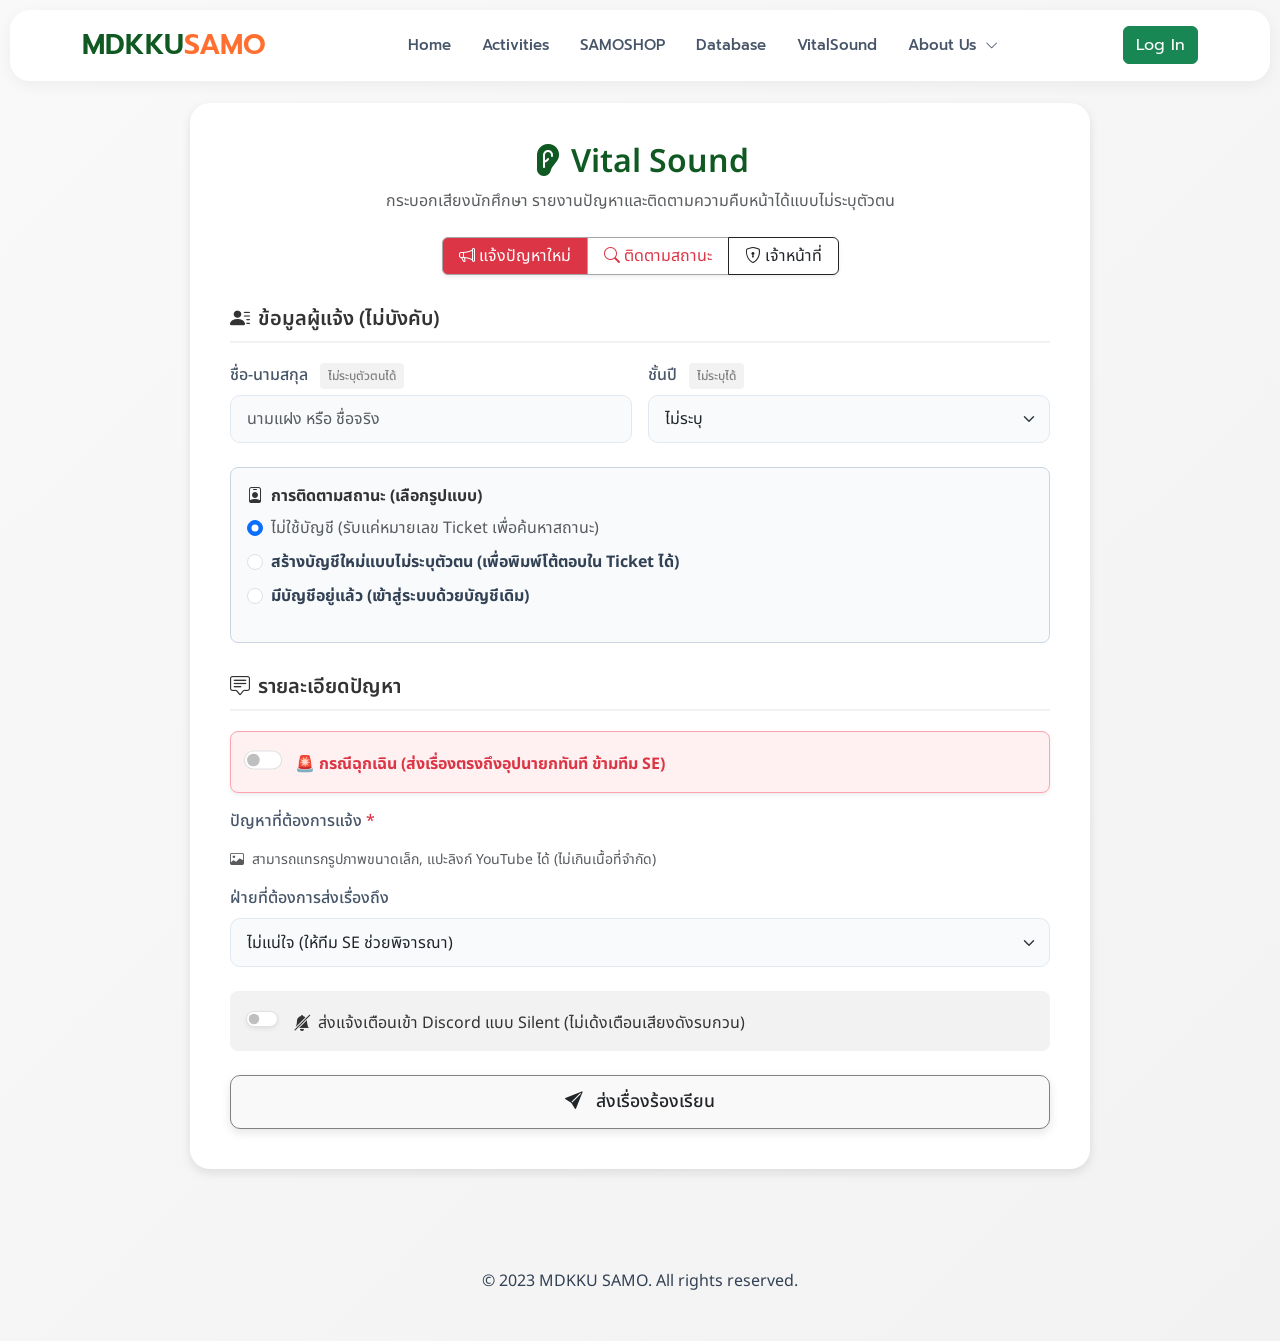
==== commit ff2001ae: "Navbar update" ====
--- a/vitalsound.html
+++ b/vitalsound.html
@@ -1,5 +1,5 @@
 <!doctype html>
-<html lang="th">
+<html lang="en">
     
 <head>
     <meta charset="UTF-8" />
@@ -7,8 +7,9 @@
     <title>MDKKU SAMO - Portal</title>
 
      <!-- Bootstrap & Fonts -->
-    <link href="https://cdn.jsdelivr.net/npm/bootstrap@5.3.3/dist/css/bootstrap.min.css" rel="stylesheet" />
-    <link href="https://fonts.googleapis.com/css2?family=Prompt:wght@300;400;500;600;700&display=swap" rel="stylesheet" />
+    <link href="https://cdn.jsdelivr.net/npm/bootstrap@5.3.3/dist/css/bootstrap.min.css" rel="stylesheet" />    <link rel="preconnect" href="https://fonts.googleapis.com">
+    <link rel="preconnect" href="https://fonts.gstatic.com" crossorigin>
+    <link href="https://fonts.googleapis.com/css2?family=Prompt:wght@300;400;500;600;700&family=Noto+Sans+Thai:wght@300;400;500;600;700&display=swap" rel="stylesheet">
     <link href="https://cdn.jsdelivr.net/npm/bootstrap-icons@1.10.5/font/bootstrap-icons.css" rel="stylesheet" />
     <link rel="stylesheet" href="css/style.css">
 
@@ -44,6 +45,9 @@
                         <a class="nav-link" href="#">SAMOSHOP</a>
                     </li>
                     <li class="nav-item">
+                        <a class="nav-link" href="#">Database</a>
+                    </li>
+                    <li class="nav-item">
                         <a class="nav-link" href="vitalsound.html">VitalSound</a>
                     </li>
                     <!-- Dropdown -->
@@ -76,6 +80,7 @@
                 <li><a class="nav-link" href="index.html">Home</a></li>
                 <li><a class="nav-link" href="#">Activities</a></li>
                 <li><a class="nav-link" href="#">SAMOSHOP</a></li>
+                <li><a class="nav-link" href="#">Database</a></li>
                 <li><a class="nav-link" href="vitalsound.html">VitalSound</a></li>
                 <li>
                     <a class="nav-link" href="about.html">About Us</a>
--- a/css/style.css
+++ b/css/style.css
@@ -17,7 +17,7 @@
 
 body {
   background: linear-gradient(135deg, var(--color-gray-50) 0%, var(--color-gray-100) 100%);
-  font-family: "Prompt", sans-serif;
+  font-family: 'Noto Sans Thai', sans-serif;
   min-height: 100vh;
   color: #334155;
   margin: 0;
@@ -37,14 +37,26 @@
 .samo-navbar {
   position: sticky;
   top: 10px;
-  left: 10px;
-  width: 99%;
+
   z-index: 1000;
+
   background: #ffffff;
-  box-shadow: 0 4px 15px rgba(255, 255, 255, 0.05);
+  box-shadow: 0 4px 15px rgba(0, 0, 0, 0.05);
+
   padding: 1rem 2rem;
-  border-radius: 20px 20px 20px 20px;
-  margin-bottom: 2rem;
+  border-radius: 20px;
+
+  margin: 0 10px 2rem 10px;
+
+  font-family: "Prompt", sans-serif;
+}
+
+.nav-center > .nav-item {
+  margin-right: -20px;
+}
+
+.nav-center > .nav-item:last-child {
+  margin-right: 0;
 }
 
 .brand-fixed {
@@ -72,9 +84,10 @@
 }
 
 .nav-center {
+  display: flex;
+  justify-content: center;
   flex: 1;
-  justify-content: center;
-  gap: 0;
+  gap: 18px;
 }
 
 .samo-navbar .container {
@@ -84,8 +97,9 @@
 .nav-pills .nav-link {
   color: #475569;
   font-weight: 500;
+  font-size: 15px;
   border-radius: 10px;
-  margin: 0 5px;
+  margin: 0 0.5px;
   transition: all 0.3s ease;
   cursor: pointer;
 }
@@ -107,6 +121,7 @@
   color: var(--color-gray-900);
   padding: 10px 14px;
   transition: background-color 0.15s ease, color 0.15s ease;
+  font-family: "Prompt", sans-serif;
 }
 
 .offcanvas .nav-link:hover {
